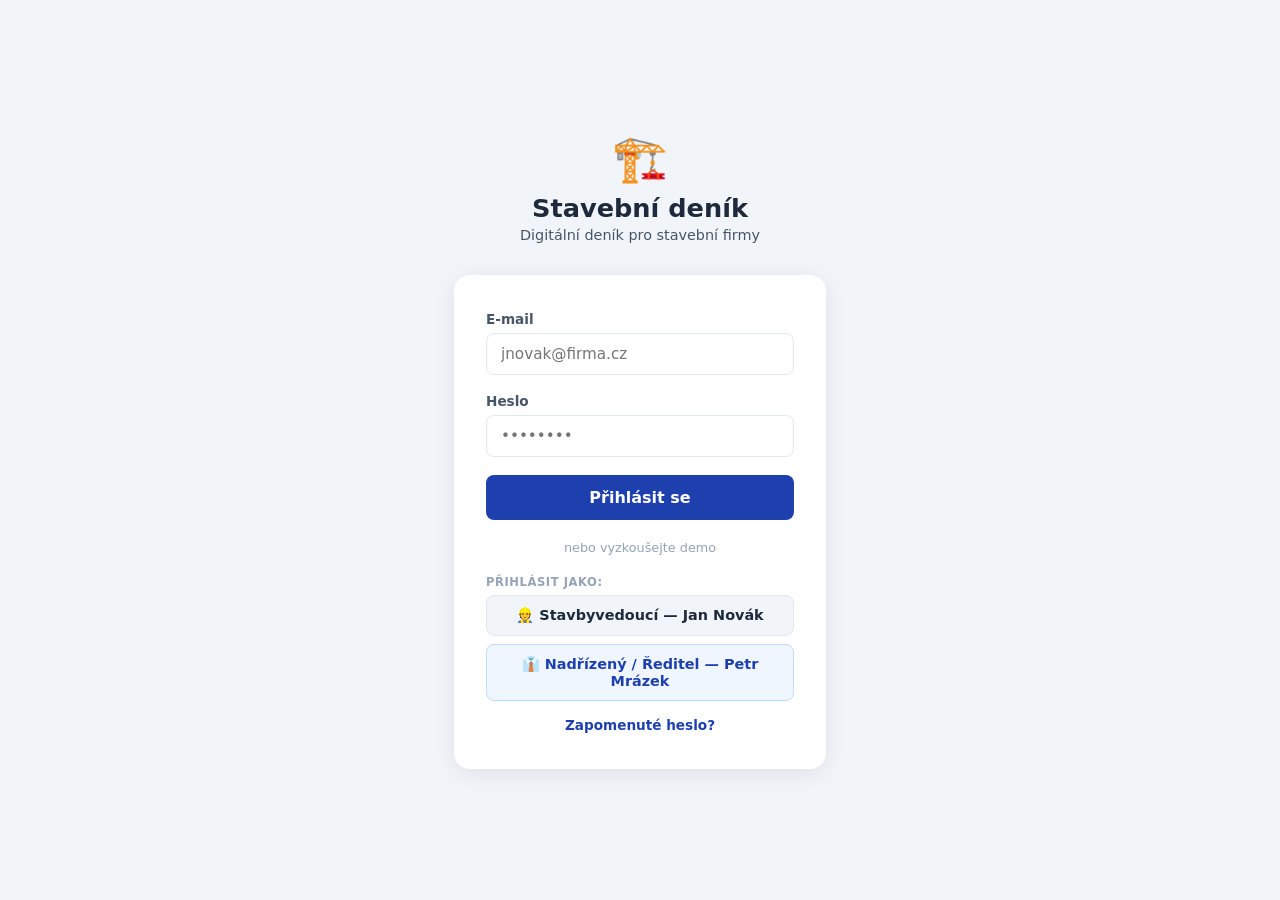
==== index.html @ 55eeec6a "Initial commit — Stavební deník demo Statická HTML aplikace s rolemi stavbyvedoucí a nadřízený: - Př" ====
<!DOCTYPE html>
<html lang="cs">
<head>
  <meta charset="UTF-8" />
  <meta name="viewport" content="width=device-width, initial-scale=1.0" />
  <title>Stavební deník – Přihlášení</title>
  <style>
    *, *::before, *::after { box-sizing: border-box; margin: 0; padding: 0; }
    :root {
      --blue:    #1e40af;
      --blue-d:  #1e3a8a;
      --blue-l:  #dbeafe;
      --orange:  #ea580c;
      --gray-50: #f8fafc;
      --gray-100:#f1f5f9;
      --gray-200:#e2e8f0;
      --gray-400:#94a3b8;
      --gray-600:#475569;
      --gray-800:#1e293b;
    }
    body { font-family: system-ui, sans-serif; background: var(--gray-100); min-height: 100vh; display: flex; align-items: center; justify-content: center; }
    .login-wrap { width: 100%; max-width: 420px; padding: 24px; }
    .logo-bar { text-align: center; margin-bottom: 32px; }
    .logo-bar .icon { font-size: 2.8rem; display: block; margin-bottom: 8px; }
    .logo-bar h1 { font-size: 1.6rem; font-weight: 800; color: var(--gray-800); }
    .logo-bar p { color: var(--gray-600); font-size: 0.9rem; margin-top: 4px; }
    .card { background: #fff; border-radius: 16px; padding: 36px 32px; box-shadow: 0 4px 24px rgba(0,0,0,0.08); }
    .field { margin-bottom: 18px; }
    .field label { display: block; font-size: 0.85rem; font-weight: 600; color: var(--gray-600); margin-bottom: 6px; }
    .field input { width: 100%; border: 1.5px solid var(--gray-200); border-radius: 8px; padding: 11px 14px; font-size: 0.95rem; font-family: inherit; outline: none; transition: border-color 0.15s; }
    .field input:focus { border-color: var(--blue); box-shadow: 0 0 0 3px rgba(30,64,175,0.1); }
    .btn { width: 100%; background: var(--blue); color: #fff; font-weight: 700; font-size: 1rem; padding: 13px; border: none; border-radius: 8px; cursor: pointer; font-family: inherit; transition: background 0.15s; }
    .btn:hover { background: var(--blue-d); }
    .forgot { text-align: center; margin-top: 16px; font-size: 0.85rem; color: var(--gray-600); }
    .forgot a { color: var(--blue); text-decoration: none; font-weight: 600; }
    .divider { text-align: center; color: var(--gray-400); font-size: 0.8rem; margin: 20px 0; }
    .demo-btn { width: 100%; background: var(--gray-100); color: var(--gray-800); font-weight: 600; font-size: 0.9rem; padding: 11px; border: 1.5px solid var(--gray-200); border-radius: 8px; cursor: pointer; font-family: inherit; transition: background 0.15s; margin-bottom: 8px; }
    .demo-btn:last-of-type { margin-bottom: 0; }
    .demo-btn:hover { background: var(--gray-200); }
    .demo-btn.mgr { background: #eff6ff; border-color: #bfdbfe; color: var(--blue); }
    .demo-btn.mgr:hover { background: #dbeafe; }
    .demo-label { font-size: 0.72rem; font-weight: 700; color: var(--gray-400); text-transform: uppercase; letter-spacing: 0.05em; margin-bottom: 6px; margin-top: 2px; }
  </style>
</head>
<body>
<div class="login-wrap">
  <div class="logo-bar">
    <span class="icon">🏗️</span>
    <h1>Stavební deník</h1>
    <p>Digitální deník pro stavební firmy</p>
  </div>
  <div class="card">
    <div class="field">
      <label>E-mail</label>
      <input type="email" placeholder="jnovak@firma.cz" />
    </div>
    <div class="field">
      <label>Heslo</label>
      <input type="password" placeholder="••••••••" />
    </div>
    <button class="btn" onclick="login()">Přihlásit se</button>
    <div class="divider">nebo vyzkoušejte demo</div>
    <div class="demo-label">Přihlásit jako:</div>
    <button class="demo-btn" onclick="window.location='dashboard.html'">👷 Stavbyvedoucí — Jan Novák</button>
    <button class="demo-btn mgr" onclick="window.location='dashboard-nadrizeny.html'">👔 Nadřízený / Ředitel — Petr Mrázek</button>
    <div class="forgot"><a href="#">Zapomenuté heslo?</a></div>
  </div>
</div>
<script>
  function login() {
    const email = document.querySelector('input[type=email]').value.toLowerCase();
    if (email.includes('mrazek') || email.includes('reditel') || email.includes('nadrizeny')) {
      window.location = 'dashboard-nadrizeny.html';
    } else {
      window.location = 'dashboard.html';
    }
  }
</script>
</body>
</html>
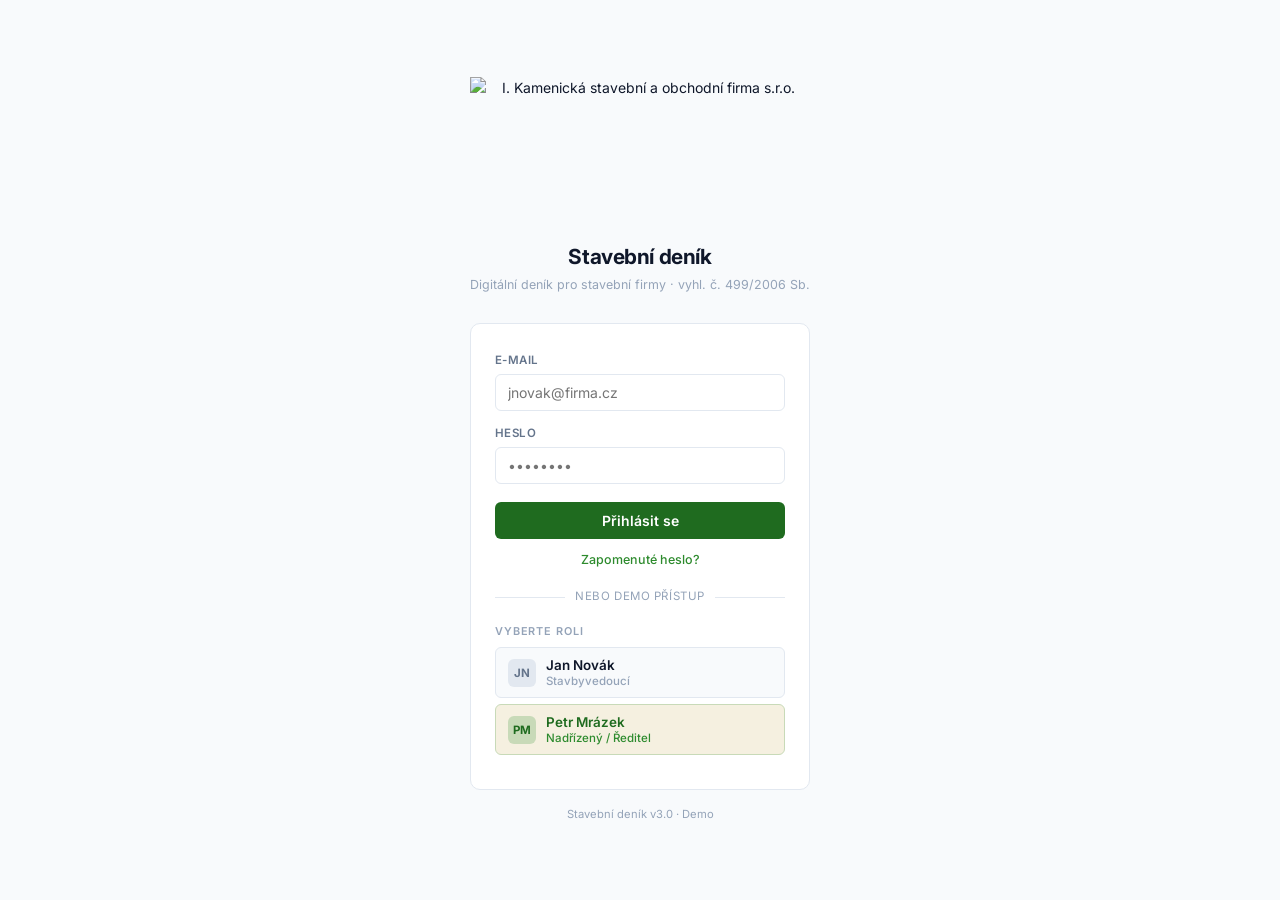
==== commit d2be740c: "Větší logo — topbar 72px, přihlášení 150px Co-Authored-By: Claude Sonnet 4.6 <noreply@anthropic.com>" ====
--- a/index.html
+++ b/index.html
@@ -2,54 +2,229 @@
 <html lang="cs">
 <head>
   <meta charset="UTF-8" />
+  <link rel="icon" type="image/jpeg" href="logo.jpg" />
   <meta name="viewport" content="width=device-width, initial-scale=1.0" />
   <title>Stavební deník – Přihlášení</title>
+  <link rel="stylesheet" href="style.css" />
   <style>
-    *, *::before, *::after { box-sizing: border-box; margin: 0; padding: 0; }
-    :root {
-      --blue:    #1e40af;
-      --blue-d:  #1e3a8a;
-      --blue-l:  #dbeafe;
-      --orange:  #ea580c;
-      --gray-50: #f8fafc;
-      --gray-100:#f1f5f9;
-      --gray-200:#e2e8f0;
-      --gray-400:#94a3b8;
-      --gray-600:#475569;
-      --gray-800:#1e293b;
-    }
-    body { font-family: system-ui, sans-serif; background: var(--gray-100); min-height: 100vh; display: flex; align-items: center; justify-content: center; }
-    .login-wrap { width: 100%; max-width: 420px; padding: 24px; }
-    .logo-bar { text-align: center; margin-bottom: 32px; }
-    .logo-bar .icon { font-size: 2.8rem; display: block; margin-bottom: 8px; }
-    .logo-bar h1 { font-size: 1.6rem; font-weight: 800; color: var(--gray-800); }
-    .logo-bar p { color: var(--gray-600); font-size: 0.9rem; margin-top: 4px; }
-    .card { background: #fff; border-radius: 16px; padding: 36px 32px; box-shadow: 0 4px 24px rgba(0,0,0,0.08); }
-    .field { margin-bottom: 18px; }
-    .field label { display: block; font-size: 0.85rem; font-weight: 600; color: var(--gray-600); margin-bottom: 6px; }
-    .field input { width: 100%; border: 1.5px solid var(--gray-200); border-radius: 8px; padding: 11px 14px; font-size: 0.95rem; font-family: inherit; outline: none; transition: border-color 0.15s; }
-    .field input:focus { border-color: var(--blue); box-shadow: 0 0 0 3px rgba(30,64,175,0.1); }
-    .btn { width: 100%; background: var(--blue); color: #fff; font-weight: 700; font-size: 1rem; padding: 13px; border: none; border-radius: 8px; cursor: pointer; font-family: inherit; transition: background 0.15s; }
-    .btn:hover { background: var(--blue-d); }
-    .forgot { text-align: center; margin-top: 16px; font-size: 0.85rem; color: var(--gray-600); }
-    .forgot a { color: var(--blue); text-decoration: none; font-weight: 600; }
-    .divider { text-align: center; color: var(--gray-400); font-size: 0.8rem; margin: 20px 0; }
-    .demo-btn { width: 100%; background: var(--gray-100); color: var(--gray-800); font-weight: 600; font-size: 0.9rem; padding: 11px; border: 1.5px solid var(--gray-200); border-radius: 8px; cursor: pointer; font-family: inherit; transition: background 0.15s; margin-bottom: 8px; }
-    .demo-btn:last-of-type { margin-bottom: 0; }
-    .demo-btn:hover { background: var(--gray-200); }
-    .demo-btn.mgr { background: #eff6ff; border-color: #bfdbfe; color: var(--blue); }
-    .demo-btn.mgr:hover { background: #dbeafe; }
-    .demo-label { font-size: 0.72rem; font-weight: 700; color: var(--gray-400); text-transform: uppercase; letter-spacing: 0.05em; margin-bottom: 6px; margin-top: 2px; }
+    body {
+      background: var(--bg);
+      min-height: 100vh;
+      display: flex;
+      align-items: center;
+      justify-content: center;
+    }
+
+    .login-wrap {
+      width: 100%;
+      max-width: 380px;
+      padding: 20px;
+    }
+
+    .logo-bar {
+      text-align: center;
+      margin-bottom: 28px;
+    }
+
+    .login-logo {
+      height: 150px;
+      width: auto;
+      display: block;
+      margin: 0 auto 14px;
+    }
+
+    .logo-bar h1 {
+      font-size: 1.3rem;
+      font-weight: 700;
+      color: var(--text);
+      letter-spacing: -0.02em;
+    }
+
+    .logo-bar p {
+      color: var(--subtle);
+      font-size: 0.78rem;
+      margin-top: 4px;
+    }
+
+    .login-card {
+      background: var(--surface);
+      border: 1px solid var(--border);
+      border-radius: 10px;
+      padding: 28px 24px;
+    }
+
+    .field {
+      margin-bottom: 14px;
+    }
+
+    .field label {
+      display: block;
+      font-size: 0.72rem;
+      font-weight: 600;
+      color: var(--muted);
+      text-transform: uppercase;
+      letter-spacing: 0.04em;
+      margin-bottom: 5px;
+    }
+
+    .field input {
+      width: 100%;
+      border: 1px solid var(--border);
+      border-radius: 6px;
+      padding: 9px 12px;
+      font-size: 0.875rem;
+      font-family: inherit;
+      outline: none;
+      color: var(--text);
+      transition: border-color 0.15s, box-shadow 0.15s;
+    }
+
+    .field input:focus {
+      border-color: var(--green);
+      box-shadow: 0 0 0 3px rgba(46,139,46,0.14);
+    }
+
+    .btn-login {
+      width: 100%;
+      background: var(--slate);
+      color: #fff;
+      font-weight: 600;
+      font-size: 0.875rem;
+      padding: 10px;
+      border: none;
+      border-radius: 6px;
+      cursor: pointer;
+      font-family: inherit;
+      transition: opacity 0.15s;
+      margin-top: 4px;
+    }
+
+    .btn-login:hover { opacity: 0.88; }
+
+    .forgot {
+      text-align: center;
+      margin-top: 12px;
+      font-size: 0.78rem;
+      color: var(--subtle);
+    }
+
+    .forgot a {
+      color: var(--green);
+      text-decoration: none;
+      font-weight: 500;
+    }
+
+    .divider {
+      text-align: center;
+      color: var(--subtle);
+      font-size: 0.72rem;
+      margin: 18px 0;
+      position: relative;
+    }
+
+    .divider::before {
+      content: '';
+      position: absolute;
+      top: 50%;
+      left: 0;
+      right: 0;
+      height: 1px;
+      background: var(--border);
+    }
+
+    .divider span {
+      position: relative;
+      background: var(--surface);
+      padding: 0 10px;
+      text-transform: uppercase;
+      letter-spacing: 0.05em;
+    }
+
+    .demo-section-label {
+      font-size: 0.68rem;
+      font-weight: 600;
+      color: var(--subtle);
+      text-transform: uppercase;
+      letter-spacing: 0.08em;
+      margin-bottom: 8px;
+    }
+
+    .demo-btn {
+      width: 100%;
+      background: var(--bg);
+      color: var(--text);
+      font-weight: 500;
+      font-size: 0.84rem;
+      padding: 9px 12px;
+      border: 1px solid var(--border);
+      border-radius: 6px;
+      cursor: pointer;
+      font-family: inherit;
+      transition: background 0.15s, border-color 0.15s;
+      margin-bottom: 6px;
+      text-align: left;
+      display: flex;
+      align-items: center;
+      gap: 10px;
+    }
+
+    .demo-btn:hover {
+      background: var(--surface);
+      border-color: var(--border-2);
+    }
+
+    .demo-btn.mgr {
+      background: var(--green-bg);
+      border-color: var(--green-b);
+      color: var(--green-d);
+    }
+
+    .demo-btn.mgr:hover {
+      background: #dcfce7;
+    }
+
+    .demo-role-icon {
+      width: 28px;
+      height: 28px;
+      border-radius: 6px;
+      background: var(--border);
+      display: flex;
+      align-items: center;
+      justify-content: center;
+      font-size: 0.72rem;
+      font-weight: 700;
+      color: var(--muted);
+      flex-shrink: 0;
+    }
+
+    .demo-btn.mgr .demo-role-icon {
+      background: var(--green-b);
+      color: var(--green-d);
+    }
+
+    .demo-btn-text { flex: 1; }
+    .demo-btn-name { font-weight: 600; font-size: 0.84rem; }
+    .demo-btn-role { font-size: 0.72rem; color: var(--subtle); margin-top: 1px; }
+    .demo-btn.mgr .demo-btn-role { color: var(--green); }
+
+    .version {
+      text-align: center;
+      margin-top: 16px;
+      font-size: 0.7rem;
+      color: var(--subtle);
+    }
   </style>
 </head>
 <body>
+
 <div class="login-wrap">
   <div class="logo-bar">
-    <span class="icon">🏗️</span>
+    <img src="logo.jpg" class="login-logo" alt="I. Kamenická stavební a obchodní firma s.r.o." />
     <h1>Stavební deník</h1>
-    <p>Digitální deník pro stavební firmy</p>
+    <p>Digitální deník pro stavební firmy · vyhl. č. 499/2006 Sb.</p>
   </div>
-  <div class="card">
+
+  <div class="login-card">
     <div class="field">
       <label>E-mail</label>
       <input type="email" placeholder="jnovak@firma.cz" />
@@ -58,14 +233,33 @@
       <label>Heslo</label>
       <input type="password" placeholder="••••••••" />
     </div>
-    <button class="btn" onclick="login()">Přihlásit se</button>
-    <div class="divider">nebo vyzkoušejte demo</div>
-    <div class="demo-label">Přihlásit jako:</div>
-    <button class="demo-btn" onclick="window.location='dashboard.html'">👷 Stavbyvedoucí — Jan Novák</button>
-    <button class="demo-btn mgr" onclick="window.location='dashboard-nadrizeny.html'">👔 Nadřízený / Ředitel — Petr Mrázek</button>
+    <button class="btn-login" onclick="login()">Přihlásit se</button>
     <div class="forgot"><a href="#">Zapomenuté heslo?</a></div>
+
+    <div class="divider"><span>nebo demo přístup</span></div>
+
+    <div class="demo-section-label">Vyberte roli</div>
+
+    <button class="demo-btn" onclick="window.location='dashboard.html'">
+      <div class="demo-role-icon">JN</div>
+      <div class="demo-btn-text">
+        <div class="demo-btn-name">Jan Novák</div>
+        <div class="demo-btn-role">Stavbyvedoucí</div>
+      </div>
+    </button>
+
+    <button class="demo-btn mgr" onclick="window.location='dashboard-nadrizeny.html'">
+      <div class="demo-role-icon">PM</div>
+      <div class="demo-btn-text">
+        <div class="demo-btn-name">Petr Mrázek</div>
+        <div class="demo-btn-role">Nadřízený / Ředitel</div>
+      </div>
+    </button>
   </div>
+
+  <div class="version">Stavební deník v3.0 · Demo</div>
 </div>
+
 <script>
   function login() {
     const email = document.querySelector('input[type=email]').value.toLowerCase();
--- a/style.css
+++ b/style.css
@@ -0,0 +1,628 @@
+/* ===== Stavební deník – Shared Design System ===== */
+@import url('https://fonts.googleapis.com/css2?family=Inter:wght@400;500;600;700;800&display=swap');
+
+*, *::before, *::after { box-sizing: border-box; margin: 0; padding: 0; }
+
+:root {
+  --bg:       #f8fafc;
+  --surface:  #ffffff;
+  --border:   #e2e8f0;
+  --border-2: #cbd5e1;
+  --text:     #0f172a;
+  --muted:    #64748b;
+  --subtle:   #94a3b8;
+  --green:    #2E8B2E;
+  --green-d:  #1F6B1F;
+  --green-bg: #F5F0E0;
+  --green-b:  #c8dab8;
+  --slate:    #1F6B1F;
+  --red:      #dc2626;
+  --red-bg:   #fef2f2;
+  --orange:   #ea580c;
+  --orange-bg:#fff7ed;
+  --yellow:   #d97706;
+  --yellow-bg:#fefce8;
+  --blue:     #2563eb;
+  --blue-bg:  #eff6ff;
+}
+
+body {
+  font-family: 'Inter', -apple-system, BlinkMacSystemFont, "Segoe UI", system-ui, sans-serif;
+  background: var(--bg);
+  color: var(--text);
+  font-size: 0.875rem;
+  line-height: 1.5;
+  -webkit-font-smoothing: antialiased;
+}
+
+/* ===== TOPBAR ===== */
+.topbar {
+  background: var(--green);
+  color: #fff;
+  padding: 0 24px;
+  height: 84px;
+  display: flex;
+  align-items: center;
+  justify-content: space-between;
+  position: sticky;
+  top: 0;
+  z-index: 100;
+  border-bottom: 1px solid rgba(255,255,255,0.06);
+}
+
+.topbar-logo {
+  display: flex;
+  align-items: center;
+  gap: 10px;
+  font-weight: 600;
+  font-size: 1rem;
+  text-decoration: none;
+  color: #fff !important;
+  letter-spacing: -0.01em;
+}
+
+.topbar-logo:hover { color: #fff !important; }
+
+.topbar-logo-mark {
+  width: 26px;
+  height: 26px;
+  background: var(--green);
+  border-radius: 6px;
+  display: flex;
+  align-items: center;
+  justify-content: center;
+  font-size: 0.7rem;
+  font-weight: 800;
+  color: #fff;
+  letter-spacing: 0;
+  flex-shrink: 0;
+}
+
+.topbar-logo-img {
+  height: 72px;
+  width: auto;
+  border-radius: 6px;
+  background: #fff;
+  padding: 4px 10px;
+  flex-shrink: 0;
+  display: block;
+}
+
+.topbar-right {
+  display: flex;
+  align-items: center;
+  gap: 12px;
+}
+
+.topbar-user {
+  display: flex;
+  align-items: center;
+  gap: 8px;
+  font-size: 0.84rem;
+  color: rgba(255,255,255,0.85);
+}
+
+.avatar-top {
+  width: 34px;
+  height: 34px;
+  border-radius: 50%;
+  background: rgba(0,0,0,0.2);
+  border: 2px solid rgba(255,255,255,0.25);
+  display: flex;
+  align-items: center;
+  justify-content: center;
+  font-weight: 700;
+  font-size: 0.72rem;
+  color: #fff;
+  flex-shrink: 0;
+}
+
+.topbar-btn {
+  background: rgba(255,255,255,0.1);
+  border: 1px solid rgba(255,255,255,0.2);
+  color: rgba(255,255,255,0.9);
+  padding: 7px 14px;
+  border-radius: 6px;
+  font-size: 0.82rem;
+  cursor: pointer;
+  font-family: inherit;
+  font-weight: 500;
+  transition: background 0.15s;
+}
+
+.topbar-btn:hover {
+  background: rgba(255,255,255,0.14);
+  color: #fff;
+}
+
+/* ===== LAYOUT ===== */
+.layout {
+  display: flex;
+  min-height: calc(100vh - 68px);
+}
+
+/* ===== SIDEBAR ===== */
+.sidebar {
+  width: 210px;
+  background: var(--surface);
+  border-right: 1px solid var(--border);
+  padding: 12px 0;
+  flex-shrink: 0;
+  overflow-y: auto;
+}
+
+.nav-section {
+  font-size: 0.62rem;
+  font-weight: 600;
+  color: var(--subtle);
+  text-transform: uppercase;
+  letter-spacing: 0.1em;
+  padding: 14px 16px 4px;
+}
+
+.nav-item {
+  display: flex;
+  align-items: center;
+  gap: 8px;
+  padding: 7px 16px;
+  font-size: 0.82rem;
+  font-weight: 500;
+  color: var(--muted);
+  cursor: pointer;
+  transition: background 0.1s, color 0.1s;
+  text-decoration: none;
+  border-right: 2px solid transparent;
+}
+
+.nav-item:hover {
+  background: var(--bg);
+  color: var(--text);
+}
+
+.nav-item.active {
+  background: var(--green-bg);
+  color: var(--green-d);
+  font-weight: 600;
+  border-right: 2px solid var(--green);
+}
+
+.nav-dot {
+  width: 5px;
+  height: 5px;
+  border-radius: 50%;
+  background: var(--border-2);
+  flex-shrink: 0;
+  margin-right: 2px;
+}
+
+.nav-item.active .nav-dot {
+  background: var(--green);
+}
+
+.nav-divider {
+  border: none;
+  border-top: 1px solid var(--border);
+  margin: 6px 0;
+}
+
+/* ===== MAIN CONTENT ===== */
+.main {
+  flex: 1;
+  padding: 24px 28px;
+  min-width: 0;
+}
+
+/* ===== PAGE TITLE ===== */
+.page-title {
+  font-size: 1.15rem;
+  font-weight: 700;
+  color: var(--green-d);
+  margin-bottom: 20px;
+  letter-spacing: -0.02em;
+}
+
+a { color: var(--green); }
+a:hover { color: var(--green-d); }
+
+/* ===== CARD / SURFACE ===== */
+.card {
+  background: var(--surface);
+  border: 1px solid var(--border);
+  border-radius: 10px;
+  overflow: hidden;
+  box-shadow: 0 1px 4px rgba(0,0,0,0.06);
+  transition: box-shadow 0.2s, transform 0.2s;
+}
+
+.card:hover {
+  box-shadow: 0 6px 20px rgba(0,0,0,0.10);
+  transform: translateY(-2px);
+}
+
+.card-header {
+  padding: 14px 18px;
+  border-bottom: 1px solid var(--border);
+  display: flex;
+  align-items: center;
+  justify-content: space-between;
+}
+
+.card-title {
+  font-size: 0.82rem;
+  font-weight: 600;
+  color: var(--muted);
+  text-transform: uppercase;
+  letter-spacing: 0.06em;
+}
+
+.card-body {
+  padding: 16px 18px;
+}
+
+/* ===== SETTINGS SECTION ===== */
+.settings-section {
+  background: var(--surface);
+  border: 1px solid var(--border);
+  border-radius: 8px;
+  padding: 20px;
+  margin-bottom: 14px;
+}
+
+.settings-title {
+  font-size: 0.75rem;
+  font-weight: 600;
+  color: var(--muted);
+  text-transform: uppercase;
+  letter-spacing: 0.08em;
+  margin-bottom: 16px;
+  padding-bottom: 10px;
+  border-bottom: 1px solid var(--border);
+  display: flex;
+  align-items: center;
+  gap: 6px;
+}
+
+/* ===== BADGES ===== */
+.badge {
+  display: inline-flex;
+  align-items: center;
+  font-size: 0.68rem;
+  font-weight: 500;
+  padding: 2px 7px;
+  border-radius: 4px;
+  line-height: 1.5;
+}
+
+.badge.green  { background: #d4edd4; color: #1F6B1F; }
+.badge.blue   { background: var(--blue-bg); color: #1e40af; }
+.badge.orange { background: #ffedd5; color: #9a3412; }
+.badge.red    { background: var(--red-bg); color: #991b1b; }
+.badge.gray   { background: var(--bg); color: var(--muted); border: 1px solid var(--border); }
+.badge.yellow { background: var(--yellow-bg); color: #92400e; }
+
+/* Status badges with dot */
+.status-badge {
+  display: inline-flex;
+  align-items: center;
+  gap: 5px;
+  font-size: 0.72rem;
+  font-weight: 500;
+  padding: 3px 8px;
+  border-radius: 4px;
+}
+
+.status-badge::before {
+  content: '';
+  width: 5px;
+  height: 5px;
+  border-radius: 50%;
+  flex-shrink: 0;
+}
+
+/* Probíhá – green */
+.status-badge.green  { background: #d4edd4; color: #1F6B1F; }
+.status-badge.green::before  { background: #2E8B2E; }
+/* Příprava – orange */
+.status-badge.blue   { background: #fff3e0; color: #c45c00; }
+.status-badge.blue::before   { background: #E8820C; }
+/* Pozastavené – red */
+.status-badge.orange { background: #fde8e8; color: #991b1b; }
+.status-badge.orange::before { background: #CC2222; }
+.status-badge.red    { background: #fde8e8; color: #991b1b; }
+.status-badge.red::before    { background: #CC2222; }
+/* Dokončeno – gray */
+.status-badge.gray   { background: #f1f5f9; color: #777777; border: 1px solid var(--border); }
+.status-badge.gray::before   { background: #777777; }
+
+/* ===== BUTTONS ===== */
+.btn-primary {
+  background: var(--green);
+  color: #fff;
+  border: none;
+  padding: 8px 16px;
+  border-radius: 6px;
+  font-weight: 600;
+  font-size: 0.82rem;
+  cursor: pointer;
+  font-family: inherit;
+  transition: background 0.15s;
+  display: inline-flex;
+  align-items: center;
+  gap: 6px;
+}
+
+.btn-primary:hover { background: var(--green-d); }
+
+.btn-secondary {
+  background: var(--surface);
+  color: var(--text);
+  border: 1px solid var(--border);
+  padding: 8px 16px;
+  border-radius: 6px;
+  font-weight: 500;
+  font-size: 0.82rem;
+  cursor: pointer;
+  font-family: inherit;
+  transition: background 0.15s, border-color 0.15s;
+  display: inline-flex;
+  align-items: center;
+  gap: 6px;
+}
+
+.btn-secondary:hover {
+  background: var(--bg);
+  border-color: var(--border-2);
+}
+
+.btn-danger {
+  background: var(--surface);
+  color: var(--red);
+  border: 1px solid #fecaca;
+  padding: 8px 16px;
+  border-radius: 6px;
+  font-weight: 500;
+  font-size: 0.82rem;
+  cursor: pointer;
+  font-family: inherit;
+  transition: background 0.15s;
+}
+
+.btn-danger:hover { background: var(--red-bg); }
+
+.btn-ghost {
+  background: transparent;
+  color: var(--muted);
+  border: none;
+  padding: 5px 10px;
+  border-radius: 5px;
+  font-size: 0.78rem;
+  cursor: pointer;
+  font-family: inherit;
+  transition: background 0.1s, color 0.1s;
+}
+
+.btn-ghost:hover {
+  background: var(--bg);
+  color: var(--text);
+}
+
+/* ===== FORM FIELDS ===== */
+.form-grid {
+  display: grid;
+  grid-template-columns: 1fr 1fr;
+  gap: 12px;
+}
+
+.form-field {}
+.form-field.full { grid-column: 1 / -1; }
+
+.form-field label {
+  font-size: 0.72rem;
+  font-weight: 600;
+  color: var(--muted);
+  display: block;
+  margin-bottom: 4px;
+  text-transform: uppercase;
+  letter-spacing: 0.04em;
+}
+
+.form-field input,
+.form-field select,
+.form-field textarea {
+  width: 100%;
+  border: 1px solid var(--border);
+  border-radius: 6px;
+  padding: 8px 10px;
+  font-size: 0.84rem;
+  font-family: inherit;
+  outline: none;
+  background: var(--surface);
+  color: var(--text);
+  transition: border-color 0.15s, box-shadow 0.15s;
+}
+
+.form-field input:focus,
+.form-field select:focus,
+.form-field textarea:focus {
+  border-color: var(--green);
+  box-shadow: 0 0 0 3px rgba(46,139,46,0.14);
+}
+
+/* ===== TOGGLE ===== */
+.toggle-row {
+  display: flex;
+  justify-content: space-between;
+  align-items: center;
+  padding: 11px 0;
+  border-bottom: 1px solid var(--border);
+}
+
+.toggle-row:last-child { border-bottom: none; }
+
+.toggle-label {
+  font-size: 0.84rem;
+  font-weight: 500;
+  color: var(--text);
+}
+
+.toggle-sub {
+  font-size: 0.74rem;
+  color: var(--subtle);
+  margin-top: 1px;
+}
+
+.toggle {
+  position: relative;
+  width: 38px;
+  height: 20px;
+  flex-shrink: 0;
+}
+
+.toggle input { opacity: 0; width: 0; height: 0; }
+
+.toggle-slider {
+  position: absolute;
+  inset: 0;
+  background: var(--border-2);
+  border-radius: 100px;
+  cursor: pointer;
+  transition: background 0.2s;
+}
+
+.toggle-slider::after {
+  content: '';
+  position: absolute;
+  left: 2px;
+  top: 2px;
+  width: 16px;
+  height: 16px;
+  background: #fff;
+  border-radius: 50%;
+  transition: transform 0.2s;
+  box-shadow: 0 1px 2px rgba(0,0,0,0.15);
+}
+
+.toggle input:checked + .toggle-slider { background: var(--green); }
+.toggle input:checked + .toggle-slider::after { transform: translateX(18px); }
+
+/* ===== TOAST ===== */
+.toast {
+  position: fixed;
+  bottom: 20px;
+  right: 20px;
+  background: var(--slate);
+  color: #fff;
+  padding: 10px 18px;
+  border-radius: 7px;
+  font-weight: 500;
+  font-size: 0.84rem;
+  box-shadow: 0 4px 12px rgba(0,0,0,0.15);
+  transform: translateY(70px);
+  transition: transform 0.25s cubic-bezier(0.34, 1.56, 0.64, 1);
+  z-index: 999;
+  border: 1px solid rgba(255,255,255,0.08);
+}
+
+.toast.show { transform: translateY(0); }
+
+/* ===== TABLE ===== */
+.data-table {
+  width: 100%;
+  border-collapse: collapse;
+  font-size: 0.82rem;
+}
+
+.data-table th {
+  text-align: left;
+  padding: 8px 12px;
+  font-size: 0.68rem;
+  font-weight: 600;
+  color: var(--subtle);
+  text-transform: uppercase;
+  letter-spacing: 0.06em;
+  border-bottom: 1px solid var(--border);
+  background: var(--bg);
+}
+
+.data-table td {
+  padding: 10px 12px;
+  border-bottom: 1px solid var(--border);
+  color: var(--text);
+  vertical-align: middle;
+}
+
+.data-table tr:last-child td { border-bottom: none; }
+
+.data-table tr:hover td { background: var(--bg); }
+
+/* ===== STAT ICON ===== */
+.stat-icon {
+  width: 40px;
+  height: 40px;
+  border-radius: 10px;
+  display: flex;
+  align-items: center;
+  justify-content: center;
+  margin-bottom: 12px;
+  flex-shrink: 0;
+}
+
+.stat-icon svg { width: 22px; height: 22px; }
+.stat-icon.green  { background: #d4edd4; color: #2E8B2E; }
+.stat-icon.blue   { background: #dbeafe; color: #1e40af; }
+.stat-icon.orange { background: #fff3e0; color: #E8820C; }
+.stat-icon.red    { background: #fde8e8; color: #CC2222; }
+.stat-icon.gray   { background: #f1f5f9; color: #777777; }
+
+/* ===== PROGRESS BAR (global) ===== */
+.progress-bar {
+  height: 6px;
+  background: var(--border);
+  border-radius: 100px;
+  overflow: hidden;
+}
+
+.progress-fill {
+  height: 100%;
+  border-radius: 100px;
+  background: linear-gradient(90deg, #2E8B2E, #4db84d);
+  transition: width 0.4s ease;
+}
+
+.progress-fill.done {
+  background: #adb5bd;
+}
+
+/* ===== GLOBAL STAT CARD ===== */
+.stat-card {
+  box-shadow: 0 1px 4px rgba(0,0,0,0.06);
+  transition: box-shadow 0.2s, transform 0.2s;
+}
+
+.stat-card:hover {
+  box-shadow: 0 6px 18px rgba(0,0,0,0.10);
+  transform: translateY(-2px);
+}
+
+/* ===== GLOBAL PROJECT CARD HOVER ===== */
+.stavba-card {
+  transition: box-shadow 0.2s ease, transform 0.2s ease, border-color 0.2s ease;
+}
+
+.stavba-card:hover {
+  box-shadow: 0 8px 28px rgba(0,0,0,0.13) !important;
+  transform: translateY(-3px) !important;
+  border-color: var(--green) !important;
+}
+
+/* ===== UTILITY ===== */
+.btn-row { display: flex; gap: 8px; margin-top: 16px; flex-wrap: wrap; }
+.text-muted { color: var(--muted); }
+.text-subtle { color: var(--subtle); }
+.text-sm { font-size: 0.78rem; }
+.text-xs { font-size: 0.7rem; }
+.fw-600 { font-weight: 600; }
+.mt-4 { margin-top: 4px; }
+.mt-8 { margin-top: 8px; }
+.mt-16 { margin-top: 16px; }
+.mb-16 { margin-bottom: 16px; }
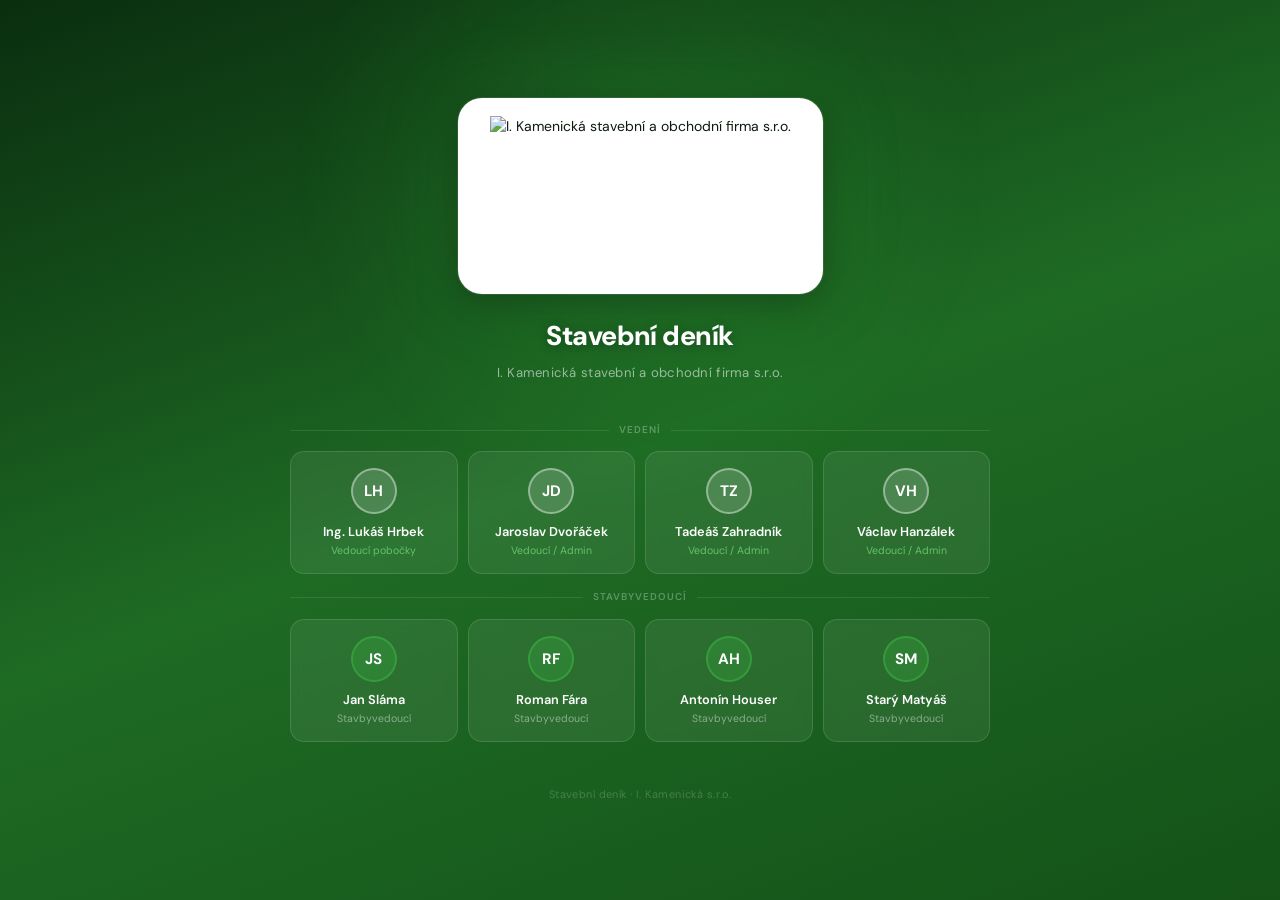
==== commit 44fee0cd: "Nadpis Vedení vycentrován stejně jako Stavbyvedoucí Co-Authored-By: Claude Sonnet 4.6 <noreply@anthr" ====
--- a/index.html
+++ b/index.html
@@ -8,267 +8,248 @@
   <link rel="stylesheet" href="style.css" />
   <style>
     body {
-      background: var(--bg);
+      background: linear-gradient(160deg, #0a2e0f 0%, #1e6b24 50%, #145218 100%);
       min-height: 100vh;
+      display: flex;
+      flex-direction: column;
+      align-items: center;
+      justify-content: center;
+      padding: 32px 20px;
+      position: relative;
+      overflow-x: hidden;
+    }
+
+    /* Jemný glow efekt v pozadí */
+    body::before {
+      content: '';
+      position: fixed;
+      top: -20%;
+      left: 50%;
+      transform: translateX(-50%);
+      width: 700px;
+      height: 700px;
+      background: radial-gradient(ellipse, rgba(60,184,67,0.18) 0%, transparent 70%);
+      pointer-events: none;
+    }
+
+    /* ---- LOGO SEKCE ---- */
+    .hero {
+      text-align: center;
+      margin-bottom: 36px;
+      position: relative;
+    }
+
+    .logo-wrap {
+      display: inline-block;
+      background: #fff;
+      border-radius: 24px;
+      padding: 18px 32px;
+      box-shadow:
+        0 0 0 1px rgba(255,255,255,0.1),
+        0 8px 40px rgba(0,0,0,0.35),
+        0 0 80px rgba(60,184,67,0.2);
+      margin-bottom: 22px;
+    }
+
+    .logo-wrap img {
+      height: 160px;
+      width: auto;
+      display: block;
+    }
+
+    .hero h1 {
+      font-family: 'DM Sans', sans-serif;
+      font-size: 1.7rem;
+      font-weight: 800;
+      color: #fff;
+      letter-spacing: -0.02em;
+      margin-bottom: 6px;
+      text-shadow: 0 2px 12px rgba(0,0,0,0.3);
+    }
+
+    .hero p {
+      font-size: 0.82rem;
+      color: rgba(255,255,255,0.55);
+      letter-spacing: 0.02em;
+    }
+
+    /* ---- PROFILY ---- */
+    .profiles-wrap {
+      width: 100%;
+      max-width: 700px;
+      position: relative;
+    }
+
+    .section-label {
+      font-size: 0.65rem;
+      font-weight: 700;
+      color: rgba(255,255,255,0.4);
+      text-transform: uppercase;
+      letter-spacing: 0.14em;
+      margin-bottom: 10px;
+      padding-left: 2px;
+    }
+
+    .user-grid {
+      display: grid;
+      grid-template-columns: repeat(auto-fill, minmax(148px, 1fr));
+      gap: 10px;
+      margin-bottom: 16px;
+    }
+
+    .user-btn {
+      background: rgba(255,255,255,0.07);
+      border: 1px solid rgba(255,255,255,0.12);
+      border-radius: 14px;
+      padding: 16px 10px;
+      cursor: pointer;
+      font-family: inherit;
+      text-align: center;
+      transition: all 0.2s ease;
+      backdrop-filter: blur(6px);
+    }
+
+    .user-btn:hover {
+      background: rgba(255,255,255,0.14);
+      border-color: rgba(60,184,67,0.6);
+      transform: translateY(-3px);
+      box-shadow: 0 8px 24px rgba(0,0,0,0.25), 0 0 0 1px rgba(60,184,67,0.3);
+    }
+
+    .u-avatar {
+      width: 46px;
+      height: 46px;
+      border-radius: 50%;
+      background: rgba(60,184,67,0.25);
+      border: 2px solid rgba(60,184,67,0.5);
+      color: #fff;
+      font-weight: 700;
+      font-size: 0.95rem;
       display: flex;
       align-items: center;
       justify-content: center;
-    }
-
-    .login-wrap {
-      width: 100%;
-      max-width: 380px;
-      padding: 20px;
-    }
-
-    .logo-bar {
-      text-align: center;
-      margin-bottom: 28px;
-    }
-
-    .login-logo {
-      height: 150px;
-      width: auto;
-      display: block;
-      margin: 0 auto 14px;
-    }
-
-    .logo-bar h1 {
-      font-size: 1.3rem;
-      font-weight: 700;
-      color: var(--text);
-      letter-spacing: -0.02em;
-    }
-
-    .logo-bar p {
-      color: var(--subtle);
-      font-size: 0.78rem;
-      margin-top: 4px;
-    }
-
-    .login-card {
-      background: var(--surface);
-      border: 1px solid var(--border);
-      border-radius: 10px;
-      padding: 28px 24px;
-    }
-
-    .field {
-      margin-bottom: 14px;
-    }
-
-    .field label {
-      display: block;
-      font-size: 0.72rem;
+      margin: 0 auto 10px;
+    }
+
+    .user-btn.admin .u-avatar {
+      background: rgba(255,255,255,0.15);
+      border-color: rgba(255,255,255,0.4);
+    }
+
+    .u-name {
+      font-size: 0.8rem;
       font-weight: 600;
-      color: var(--muted);
-      text-transform: uppercase;
-      letter-spacing: 0.04em;
-      margin-bottom: 5px;
-    }
-
-    .field input {
-      width: 100%;
-      border: 1px solid var(--border);
-      border-radius: 6px;
-      padding: 9px 12px;
-      font-size: 0.875rem;
-      font-family: inherit;
-      outline: none;
-      color: var(--text);
-      transition: border-color 0.15s, box-shadow 0.15s;
-    }
-
-    .field input:focus {
-      border-color: var(--green);
-      box-shadow: 0 0 0 3px rgba(46,139,46,0.14);
-    }
-
-    .btn-login {
-      width: 100%;
-      background: var(--slate);
       color: #fff;
-      font-weight: 600;
-      font-size: 0.875rem;
-      padding: 10px;
-      border: none;
-      border-radius: 6px;
-      cursor: pointer;
-      font-family: inherit;
-      transition: opacity 0.15s;
-      margin-top: 4px;
-    }
-
-    .btn-login:hover { opacity: 0.88; }
-
-    .forgot {
-      text-align: center;
-      margin-top: 12px;
-      font-size: 0.78rem;
-      color: var(--subtle);
-    }
-
-    .forgot a {
-      color: var(--green);
-      text-decoration: none;
-      font-weight: 500;
+      line-height: 1.3;
+    }
+
+    .u-role {
+      font-size: 0.66rem;
+      color: rgba(255,255,255,0.45);
+      margin-top: 3px;
+    }
+
+    .user-btn.admin .u-role {
+      color: rgba(109,209,116,0.85);
     }
 
     .divider {
-      text-align: center;
-      color: var(--subtle);
-      font-size: 0.72rem;
-      margin: 18px 0;
-      position: relative;
-    }
-
-    .divider::before {
-      content: '';
-      position: absolute;
-      top: 50%;
-      left: 0;
-      right: 0;
-      height: 1px;
-      background: var(--border);
-    }
-
-    .divider span {
-      position: relative;
-      background: var(--surface);
-      padding: 0 10px;
-      text-transform: uppercase;
-      letter-spacing: 0.05em;
-    }
-
-    .demo-section-label {
-      font-size: 0.68rem;
-      font-weight: 600;
-      color: var(--subtle);
-      text-transform: uppercase;
-      letter-spacing: 0.08em;
-      margin-bottom: 8px;
-    }
-
-    .demo-btn {
-      width: 100%;
-      background: var(--bg);
-      color: var(--text);
-      font-weight: 500;
-      font-size: 0.84rem;
-      padding: 9px 12px;
-      border: 1px solid var(--border);
-      border-radius: 6px;
-      cursor: pointer;
-      font-family: inherit;
-      transition: background 0.15s, border-color 0.15s;
-      margin-bottom: 6px;
-      text-align: left;
       display: flex;
       align-items: center;
       gap: 10px;
-    }
-
-    .demo-btn:hover {
-      background: var(--surface);
-      border-color: var(--border-2);
-    }
-
-    .demo-btn.mgr {
-      background: var(--green-bg);
-      border-color: var(--green-b);
-      color: var(--green-d);
-    }
-
-    .demo-btn.mgr:hover {
-      background: #dcfce7;
-    }
-
-    .demo-role-icon {
-      width: 28px;
-      height: 28px;
-      border-radius: 6px;
-      background: var(--border);
-      display: flex;
-      align-items: center;
-      justify-content: center;
-      font-size: 0.72rem;
-      font-weight: 700;
-      color: var(--muted);
-      flex-shrink: 0;
-    }
-
-    .demo-btn.mgr .demo-role-icon {
-      background: var(--green-b);
-      color: var(--green-d);
-    }
-
-    .demo-btn-text { flex: 1; }
-    .demo-btn-name { font-weight: 600; font-size: 0.84rem; }
-    .demo-btn-role { font-size: 0.72rem; color: var(--subtle); margin-top: 1px; }
-    .demo-btn.mgr .demo-btn-role { color: var(--green); }
+      margin: 4px 0 14px;
+    }
+
+    .divider::before,
+    .divider::after {
+      content: '';
+      flex: 1;
+      height: 1px;
+      background: rgba(255,255,255,0.1);
+    }
+
+    .divider span {
+      font-size: 0.62rem;
+      font-weight: 600;
+      color: rgba(255,255,255,0.3);
+      text-transform: uppercase;
+      letter-spacing: 0.1em;
+      white-space: nowrap;
+    }
 
     .version {
-      text-align: center;
-      margin-top: 16px;
-      font-size: 0.7rem;
-      color: var(--subtle);
+      margin-top: 28px;
+      font-size: 0.68rem;
+      color: rgba(255,255,255,0.2);
+      letter-spacing: 0.04em;
     }
   </style>
 </head>
 <body>
 
-<div class="login-wrap">
-  <div class="logo-bar">
-    <img src="logo.jpg" class="login-logo" alt="I. Kamenická stavební a obchodní firma s.r.o." />
-    <h1>Stavební deník</h1>
-    <p>Digitální deník pro stavební firmy · vyhl. č. 499/2006 Sb.</p>
+<!-- HERO -->
+<div class="hero">
+  <div class="logo-wrap">
+    <img src="logo.jpg" alt="I. Kamenická stavební a obchodní firma s.r.o." />
   </div>
-
-  <div class="login-card">
-    <div class="field">
-      <label>E-mail</label>
-      <input type="email" placeholder="jnovak@firma.cz" />
-    </div>
-    <div class="field">
-      <label>Heslo</label>
-      <input type="password" placeholder="••••••••" />
-    </div>
-    <button class="btn-login" onclick="login()">Přihlásit se</button>
-    <div class="forgot"><a href="#">Zapomenuté heslo?</a></div>
-
-    <div class="divider"><span>nebo demo přístup</span></div>
-
-    <div class="demo-section-label">Vyberte roli</div>
-
-    <button class="demo-btn" onclick="window.location='dashboard.html'">
-      <div class="demo-role-icon">JN</div>
-      <div class="demo-btn-text">
-        <div class="demo-btn-name">Jan Novák</div>
-        <div class="demo-btn-role">Stavbyvedoucí</div>
-      </div>
-    </button>
-
-    <button class="demo-btn mgr" onclick="window.location='dashboard-nadrizeny.html'">
-      <div class="demo-role-icon">PM</div>
-      <div class="demo-btn-text">
-        <div class="demo-btn-name">Petr Mrázek</div>
-        <div class="demo-btn-role">Nadřízený / Ředitel</div>
-      </div>
-    </button>
-  </div>
-
-  <div class="version">Stavební deník v3.0 · Demo</div>
+  <h1>Stavební deník</h1>
+  <p>I. Kamenická stavební a obchodní firma s.r.o.</p>
 </div>
 
+<!-- PROFILY -->
+<div class="profiles-wrap">
+  <div class="divider"><span>vedení</span></div>
+  <div class="user-grid" id="grid-admin"></div>
+
+  <div class="divider"><span>stavbyvedoucí</span></div>
+
+  <div class="user-grid" id="grid-users"></div>
+</div>
+
+<div class="version">Stavební deník · I. Kamenická s.r.o.</div>
+
 <script>
-  function login() {
-    const email = document.querySelector('input[type=email]').value.toLowerCase();
-    if (email.includes('mrazek') || email.includes('reditel') || email.includes('nadrizeny')) {
-      window.location = 'dashboard-nadrizeny.html';
-    } else {
-      window.location = 'dashboard.html';
-    }
+  const USERS = [
+    { name: 'Ing. Lukáš Hrbek',   role: 'admin', title: 'Vedoucí pobočky'  },
+    { name: 'Jaroslav Dvořáček',  role: 'admin', title: 'Vedoucí / Admin'   },
+    { name: 'Tadeáš Zahradník',   role: 'admin', title: 'Vedoucí / Admin'   },
+    { name: 'Václav Hanzálek',    role: 'admin', title: 'Vedoucí / Admin'   },
+    { name: 'Jan Sláma',          role: 'user',  title: 'Stavbyvedoucí'     },
+    { name: 'Roman Fára',         role: 'user',  title: 'Stavbyvedoucí'     },
+    { name: 'Antonín Houser',     role: 'user',  title: 'Stavbyvedoucí'     },
+    { name: 'Starý Matyáš',       role: 'user',  title: 'Stavbyvedoucí'     },
+  ];
+
+  function initials(name) {
+    return name.replace(/Ing\.\s*/, '').split(' ').map(w => w[0]).slice(0, 2).join('').toUpperCase();
   }
+
+  function buildGrid() {
+    const admins = USERS.filter(u => u.role === 'admin');
+    const users  = USERS.filter(u => u.role === 'user');
+
+    document.getElementById('grid-admin').innerHTML = admins.map(u => `
+      <button class="user-btn admin" onclick="login('${u.name}', '${u.role}')">
+        <div class="u-avatar">${initials(u.name)}</div>
+        <div class="u-name">${u.name}</div>
+        <div class="u-role">${u.title}</div>
+      </button>`).join('');
+
+    document.getElementById('grid-users').innerHTML = users.map(u => `
+      <button class="user-btn" onclick="login('${u.name}', '${u.role}')">
+        <div class="u-avatar">${initials(u.name)}</div>
+        <div class="u-name">${u.name}</div>
+        <div class="u-role">${u.title}</div>
+      </button>`).join('');
+  }
+
+  function login(name, role) {
+    const user = USERS.find(u => u.name === name);
+    localStorage.setItem('sd_user', JSON.stringify(user));
+    window.location = role === 'admin' ? 'dashboard-nadrizeny.html' : 'dashboard.html';
+  }
+
+  buildGrid();
 </script>
 </body>
 </html>
--- a/style.css
+++ b/style.css
@@ -1,33 +1,42 @@
 /* ===== Stavební deník – Shared Design System ===== */
-@import url('https://fonts.googleapis.com/css2?family=Inter:wght@400;500;600;700;800&display=swap');
+@import url('https://fonts.googleapis.com/css2?family=DM+Sans:ital,opsz,wght@0,9..40,400;0,9..40,500;0,9..40,600;0,9..40,700;0,9..40,800;1,9..40,400&family=DM+Serif+Display&display=swap');
 
 *, *::before, *::after { box-sizing: border-box; margin: 0; padding: 0; }
 
 :root {
-  --bg:       #f8fafc;
-  --surface:  #ffffff;
-  --border:   #e2e8f0;
-  --border-2: #cbd5e1;
-  --text:     #0f172a;
-  --muted:    #64748b;
-  --subtle:   #94a3b8;
-  --green:    #2E8B2E;
-  --green-d:  #1F6B1F;
-  --green-bg: #F5F0E0;
-  --green-b:  #c8dab8;
-  --slate:    #1F6B1F;
-  --red:      #dc2626;
-  --red-bg:   #fef2f2;
-  --orange:   #ea580c;
-  --orange-bg:#fff7ed;
-  --yellow:   #d97706;
-  --yellow-bg:#fefce8;
-  --blue:     #2563eb;
-  --blue-bg:  #eff6ff;
+  --primary:        #3cb843;
+  --primary-dark:   #2a8a30;
+  --primary-darker: #1e6b24;
+  --primary-light:  #6dd174;
+  --primary-pale:   #e8f8e9;
+  --bg:             #f5fdf5;
+  --card:           #ffffff;
+  --text:           #0d1a0e;
+  --muted:          #5a7a5c;
+  --danger:         #e53e3e;
+  --warning:        #dd6b20;
+  /* backward compat aliases */
+  --surface:        #ffffff;
+  --border:         #d1e8d2;
+  --border-2:       #b0d4b2;
+  --subtle:         #7a9a7c;
+  --green:          #3cb843;
+  --green-d:        #2a8a30;
+  --green-bg:       #e8f8e9;
+  --green-b:        #b8ddb9;
+  --slate:          #1e6b24;
+  --red:            #e53e3e;
+  --red-bg:         #fff5f5;
+  --orange:         #dd6b20;
+  --orange-bg:      #fff7ed;
+  --yellow:         #d97706;
+  --yellow-bg:      #fefce8;
+  --blue:           #2563eb;
+  --blue-bg:        #eff6ff;
 }
 
 body {
-  font-family: 'Inter', -apple-system, BlinkMacSystemFont, "Segoe UI", system-ui, sans-serif;
+  font-family: 'DM Sans', -apple-system, BlinkMacSystemFont, sans-serif;
   background: var(--bg);
   color: var(--text);
   font-size: 0.875rem;
@@ -37,7 +46,7 @@
 
 /* ===== TOPBAR ===== */
 .topbar {
-  background: var(--green);
+  background: linear-gradient(135deg, #1e6b24, #3cb843);
   color: #fff;
   padding: 0 24px;
   height: 84px;
@@ -47,7 +56,7 @@
   position: sticky;
   top: 0;
   z-index: 100;
-  border-bottom: 1px solid rgba(255,255,255,0.06);
+  box-shadow: 0 2px 12px rgba(30,107,36,0.35);
 }
 
 .topbar-logo {
@@ -66,7 +75,7 @@
 .topbar-logo-mark {
   width: 26px;
   height: 26px;
-  background: var(--green);
+  background: rgba(255,255,255,0.2);
   border-radius: 6px;
   display: flex;
   align-items: center;
@@ -79,11 +88,11 @@
 }
 
 .topbar-logo-img {
-  height: 72px;
+  height: 78px;
   width: auto;
-  border-radius: 6px;
+  border-radius: 4px;
   background: #fff;
-  padding: 4px 10px;
+  padding: 2px 4px;
   flex-shrink: 0;
   display: block;
 }
@@ -118,43 +127,44 @@
 }
 
 .topbar-btn {
-  background: rgba(255,255,255,0.1);
-  border: 1px solid rgba(255,255,255,0.2);
+  background: rgba(255,255,255,0.12);
+  border: 1px solid rgba(255,255,255,0.25);
   color: rgba(255,255,255,0.9);
   padding: 7px 14px;
-  border-radius: 6px;
+  border-radius: 8px;
   font-size: 0.82rem;
   cursor: pointer;
   font-family: inherit;
   font-weight: 500;
-  transition: background 0.15s;
+  transition: all 0.2s ease;
 }
 
 .topbar-btn:hover {
-  background: rgba(255,255,255,0.14);
+  background: rgba(255,255,255,0.2);
   color: #fff;
 }
 
 /* ===== LAYOUT ===== */
 .layout {
   display: flex;
-  min-height: calc(100vh - 68px);
+  min-height: calc(100vh - 84px);
 }
 
 /* ===== SIDEBAR ===== */
 .sidebar {
   width: 210px;
-  background: var(--surface);
-  border-right: 1px solid var(--border);
+  background: #1e6b24;
+  border-right: none;
   padding: 12px 0;
   flex-shrink: 0;
   overflow-y: auto;
+  box-shadow: 2px 0 8px rgba(0,0,0,0.15);
 }
 
 .nav-section {
   font-size: 0.62rem;
   font-weight: 600;
-  color: var(--subtle);
+  color: rgba(255,255,255,0.4);
   text-transform: uppercase;
   letter-spacing: 0.1em;
   padding: 14px 16px 4px;
@@ -164,44 +174,43 @@
   display: flex;
   align-items: center;
   gap: 8px;
-  padding: 7px 16px;
+  padding: 8px 16px;
   font-size: 0.82rem;
   font-weight: 500;
-  color: var(--muted);
+  color: rgba(255,255,255,0.72);
   cursor: pointer;
-  transition: background 0.1s, color 0.1s;
+  transition: all 0.15s ease;
   text-decoration: none;
-  border-right: 2px solid transparent;
+  border-left: 3px solid transparent;
 }
 
 .nav-item:hover {
-  background: var(--bg);
-  color: var(--text);
+  background: rgba(255,255,255,0.08);
+  color: #fff;
 }
 
 .nav-item.active {
-  background: var(--green-bg);
-  color: var(--green-d);
-  font-weight: 600;
-  border-right: 2px solid var(--green);
+  background: rgba(60,184,67,0.2);
+  color: #fff;
+  font-weight: 600;
+  border-left: 3px solid #3cb843;
 }
 
 .nav-dot {
   width: 5px;
   height: 5px;
   border-radius: 50%;
-  background: var(--border-2);
+  background: currentColor;
+  opacity: 0.45;
   flex-shrink: 0;
   margin-right: 2px;
 }
 
-.nav-item.active .nav-dot {
-  background: var(--green);
-}
+.nav-item.active .nav-dot { opacity: 1; }
 
 .nav-divider {
   border: none;
-  border-top: 1px solid var(--border);
+  border-top: 1px solid rgba(255,255,255,0.1);
   margin: 6px 0;
 }
 
@@ -214,10 +223,9 @@
 
 /* ===== PAGE TITLE ===== */
 .page-title {
-  font-size: 1.15rem;
+  font-size: 1.35rem;
   font-weight: 700;
-  color: var(--green-d);
-  margin-bottom: 20px;
+  color: var(--text);
   letter-spacing: -0.02em;
 }
 
@@ -226,17 +234,17 @@
 
 /* ===== CARD / SURFACE ===== */
 .card {
-  background: var(--surface);
+  background: var(--card);
   border: 1px solid var(--border);
-  border-radius: 10px;
+  border-radius: 16px;
   overflow: hidden;
-  box-shadow: 0 1px 4px rgba(0,0,0,0.06);
-  transition: box-shadow 0.2s, transform 0.2s;
+  box-shadow: 0 2px 16px rgba(0,0,0,0.06);
+  transition: all 0.2s ease;
 }
 
 .card:hover {
-  box-shadow: 0 6px 20px rgba(0,0,0,0.10);
-  transform: translateY(-2px);
+  box-shadow: 0 8px 28px rgba(0,0,0,0.10);
+  transform: translateY(-3px);
 }
 
 .card-header {
@@ -261,9 +269,9 @@
 
 /* ===== SETTINGS SECTION ===== */
 .settings-section {
-  background: var(--surface);
+  background: var(--card);
   border: 1px solid var(--border);
-  border-radius: 8px;
+  border-radius: 12px;
   padding: 20px;
   margin-bottom: 14px;
 }
@@ -289,26 +297,28 @@
   font-size: 0.68rem;
   font-weight: 500;
   padding: 2px 7px;
-  border-radius: 4px;
+  border-radius: 99px;
   line-height: 1.5;
 }
 
-.badge.green  { background: #d4edd4; color: #1F6B1F; }
+.badge.green  { background: #dcfce7; color: #166534; }
 .badge.blue   { background: var(--blue-bg); color: #1e40af; }
 .badge.orange { background: #ffedd5; color: #9a3412; }
 .badge.red    { background: var(--red-bg); color: #991b1b; }
-.badge.gray   { background: var(--bg); color: var(--muted); border: 1px solid var(--border); }
+.badge.gray   { background: #f1f5f9; color: #475569; border: 1px solid var(--border); }
 .badge.yellow { background: var(--yellow-bg); color: #92400e; }
 
-/* Status badges with dot */
+/* Status badges */
 .status-badge {
   display: inline-flex;
   align-items: center;
   gap: 5px;
-  font-size: 0.72rem;
-  font-weight: 500;
-  padding: 3px 8px;
-  border-radius: 4px;
+  font-size: 0.7rem;
+  font-weight: 600;
+  padding: 3px 10px;
+  border-radius: 99px;
+  white-space: nowrap;
+  flex-shrink: 0;
 }
 
 .status-badge::before {
@@ -319,51 +329,52 @@
   flex-shrink: 0;
 }
 
-/* Probíhá – green */
-.status-badge.green  { background: #d4edd4; color: #1F6B1F; }
-.status-badge.green::before  { background: #2E8B2E; }
-/* Příprava – orange */
-.status-badge.blue   { background: #fff3e0; color: #c45c00; }
-.status-badge.blue::before   { background: #E8820C; }
-/* Pozastavené – red */
-.status-badge.orange { background: #fde8e8; color: #991b1b; }
-.status-badge.orange::before { background: #CC2222; }
-.status-badge.red    { background: #fde8e8; color: #991b1b; }
-.status-badge.red::before    { background: #CC2222; }
-/* Dokončeno – gray */
-.status-badge.gray   { background: #f1f5f9; color: #777777; border: 1px solid var(--border); }
-.status-badge.gray::before   { background: #777777; }
+.status-badge.green  { background: #dcfce7; color: #166534; }
+.status-badge.green::before  { background: #3cb843; }
+.status-badge.blue   { background: #ffedd5; color: #9a3412; }
+.status-badge.blue::before   { background: #dd6b20; }
+.status-badge.orange { background: #ffedd5; color: #9a3412; }
+.status-badge.orange::before { background: #dd6b20; }
+.status-badge.red    { background: #fff5f5; color: #991b1b; }
+.status-badge.red::before    { background: #e53e3e; }
+.status-badge.gray   { background: #f1f5f9; color: #475569; }
+.status-badge.gray::before   { background: #94a3b8; }
 
 /* ===== BUTTONS ===== */
 .btn-primary {
-  background: var(--green);
+  background: #3cb843;
   color: #fff;
   border: none;
-  padding: 8px 16px;
-  border-radius: 6px;
-  font-weight: 600;
-  font-size: 0.82rem;
+  padding: 10px 18px;
+  border-radius: 10px;
+  font-weight: 700;
+  font-size: 0.875rem;
   cursor: pointer;
   font-family: inherit;
-  transition: background 0.15s;
+  box-shadow: 0 4px 14px rgba(60,184,67,0.4);
+  transition: all 0.2s ease;
   display: inline-flex;
   align-items: center;
   gap: 6px;
 }
 
-.btn-primary:hover { background: var(--green-d); }
+.btn-primary:hover {
+  filter: brightness(1.08);
+  box-shadow: 0 6px 20px rgba(60,184,67,0.5);
+  transform: translateY(-1px);
+}
 
 .btn-secondary {
-  background: var(--surface);
+  background: var(--card);
   color: var(--text);
   border: 1px solid var(--border);
   padding: 8px 16px;
-  border-radius: 6px;
+  border-radius: 10px;
   font-weight: 500;
   font-size: 0.82rem;
   cursor: pointer;
   font-family: inherit;
-  transition: background 0.15s, border-color 0.15s;
+  transition: all 0.2s ease;
   display: inline-flex;
   align-items: center;
   gap: 6px;
@@ -375,11 +386,11 @@
 }
 
 .btn-danger {
-  background: var(--surface);
-  color: var(--red);
+  background: var(--card);
+  color: var(--danger);
   border: 1px solid #fecaca;
   padding: 8px 16px;
-  border-radius: 6px;
+  border-radius: 10px;
   font-weight: 500;
   font-size: 0.82rem;
   cursor: pointer;
@@ -394,15 +405,15 @@
   color: var(--muted);
   border: none;
   padding: 5px 10px;
-  border-radius: 5px;
+  border-radius: 8px;
   font-size: 0.78rem;
   cursor: pointer;
   font-family: inherit;
-  transition: background 0.1s, color 0.1s;
+  transition: all 0.15s ease;
 }
 
 .btn-ghost:hover {
-  background: var(--bg);
+  background: var(--primary-pale);
   color: var(--text);
 }
 
@@ -431,12 +442,12 @@
 .form-field textarea {
   width: 100%;
   border: 1px solid var(--border);
-  border-radius: 6px;
+  border-radius: 8px;
   padding: 8px 10px;
   font-size: 0.84rem;
   font-family: inherit;
   outline: none;
-  background: var(--surface);
+  background: var(--card);
   color: var(--text);
   transition: border-color 0.15s, box-shadow 0.15s;
 }
@@ -444,8 +455,8 @@
 .form-field input:focus,
 .form-field select:focus,
 .form-field textarea:focus {
-  border-color: var(--green);
-  box-shadow: 0 0 0 3px rgba(46,139,46,0.14);
+  border-color: var(--primary);
+  box-shadow: 0 0 0 3px rgba(60,184,67,0.15);
 }
 
 /* ===== TOGGLE ===== */
@@ -502,7 +513,7 @@
   box-shadow: 0 1px 2px rgba(0,0,0,0.15);
 }
 
-.toggle input:checked + .toggle-slider { background: var(--green); }
+.toggle input:checked + .toggle-slider { background: var(--primary); }
 .toggle input:checked + .toggle-slider::after { transform: translateX(18px); }
 
 /* ===== TOAST ===== */
@@ -510,13 +521,13 @@
   position: fixed;
   bottom: 20px;
   right: 20px;
-  background: var(--slate);
+  background: var(--primary-darker);
   color: #fff;
   padding: 10px 18px;
-  border-radius: 7px;
+  border-radius: 10px;
   font-weight: 500;
   font-size: 0.84rem;
-  box-shadow: 0 4px 12px rgba(0,0,0,0.15);
+  box-shadow: 0 4px 20px rgba(0,0,0,0.18);
   transform: translateY(70px);
   transition: transform 0.25s cubic-bezier(0.34, 1.56, 0.64, 1);
   z-index: 999;
@@ -552,41 +563,45 @@
 }
 
 .data-table tr:last-child td { border-bottom: none; }
-
-.data-table tr:hover td { background: var(--bg); }
+.data-table tr:hover td { background: var(--primary-pale); }
 
 /* ===== STAT ICON ===== */
 .stat-icon {
-  width: 40px;
-  height: 40px;
-  border-radius: 10px;
+  width: 44px;
+  height: 44px;
+  border-radius: 12px;
   display: flex;
   align-items: center;
   justify-content: center;
-  margin-bottom: 12px;
+  margin-bottom: 14px;
   flex-shrink: 0;
 }
 
 .stat-icon svg { width: 22px; height: 22px; }
-.stat-icon.green  { background: #d4edd4; color: #2E8B2E; }
+.stat-icon.green  { background: rgba(60,184,67,0.12); color: #2a8a30; }
 .stat-icon.blue   { background: #dbeafe; color: #1e40af; }
-.stat-icon.orange { background: #fff3e0; color: #E8820C; }
-.stat-icon.red    { background: #fde8e8; color: #CC2222; }
-.stat-icon.gray   { background: #f1f5f9; color: #777777; }
+.stat-icon.orange { background: rgba(221,107,32,0.12); color: #dd6b20; }
+.stat-icon.red    { background: rgba(229,62,62,0.12); color: #e53e3e; }
+.stat-icon.gray   { background: rgba(60,184,67,0.08); color: #2a8a30; }
 
 /* ===== PROGRESS BAR (global) ===== */
+@keyframes grow {
+  from { width: 0% }
+  to   { width: var(--target-width) }
+}
+
 .progress-bar {
   height: 6px;
   background: var(--border);
-  border-radius: 100px;
+  border-radius: 99px;
   overflow: hidden;
 }
 
 .progress-fill {
   height: 100%;
-  border-radius: 100px;
-  background: linear-gradient(90deg, #2E8B2E, #4db84d);
-  transition: width 0.4s ease;
+  border-radius: 99px;
+  background: linear-gradient(90deg, #2a8a30, #6dd174);
+  animation: grow 0.8s ease forwards;
 }
 
 .progress-fill.done {
@@ -595,24 +610,23 @@
 
 /* ===== GLOBAL STAT CARD ===== */
 .stat-card {
-  box-shadow: 0 1px 4px rgba(0,0,0,0.06);
-  transition: box-shadow 0.2s, transform 0.2s;
+  box-shadow: 0 2px 16px rgba(0,0,0,0.06);
+  transition: all 0.2s ease;
 }
 
 .stat-card:hover {
-  box-shadow: 0 6px 18px rgba(0,0,0,0.10);
-  transform: translateY(-2px);
+  box-shadow: 0 8px 24px rgba(0,0,0,0.10);
+  transform: translateY(-3px);
 }
 
 /* ===== GLOBAL PROJECT CARD HOVER ===== */
 .stavba-card {
-  transition: box-shadow 0.2s ease, transform 0.2s ease, border-color 0.2s ease;
+  transition: all 0.25s ease;
 }
 
 .stavba-card:hover {
-  box-shadow: 0 8px 28px rgba(0,0,0,0.13) !important;
-  transform: translateY(-3px) !important;
-  border-color: var(--green) !important;
+  box-shadow: 0 12px 40px rgba(0,0,0,0.12) !important;
+  transform: translateY(-6px) !important;
 }
 
 /* ===== UTILITY ===== */
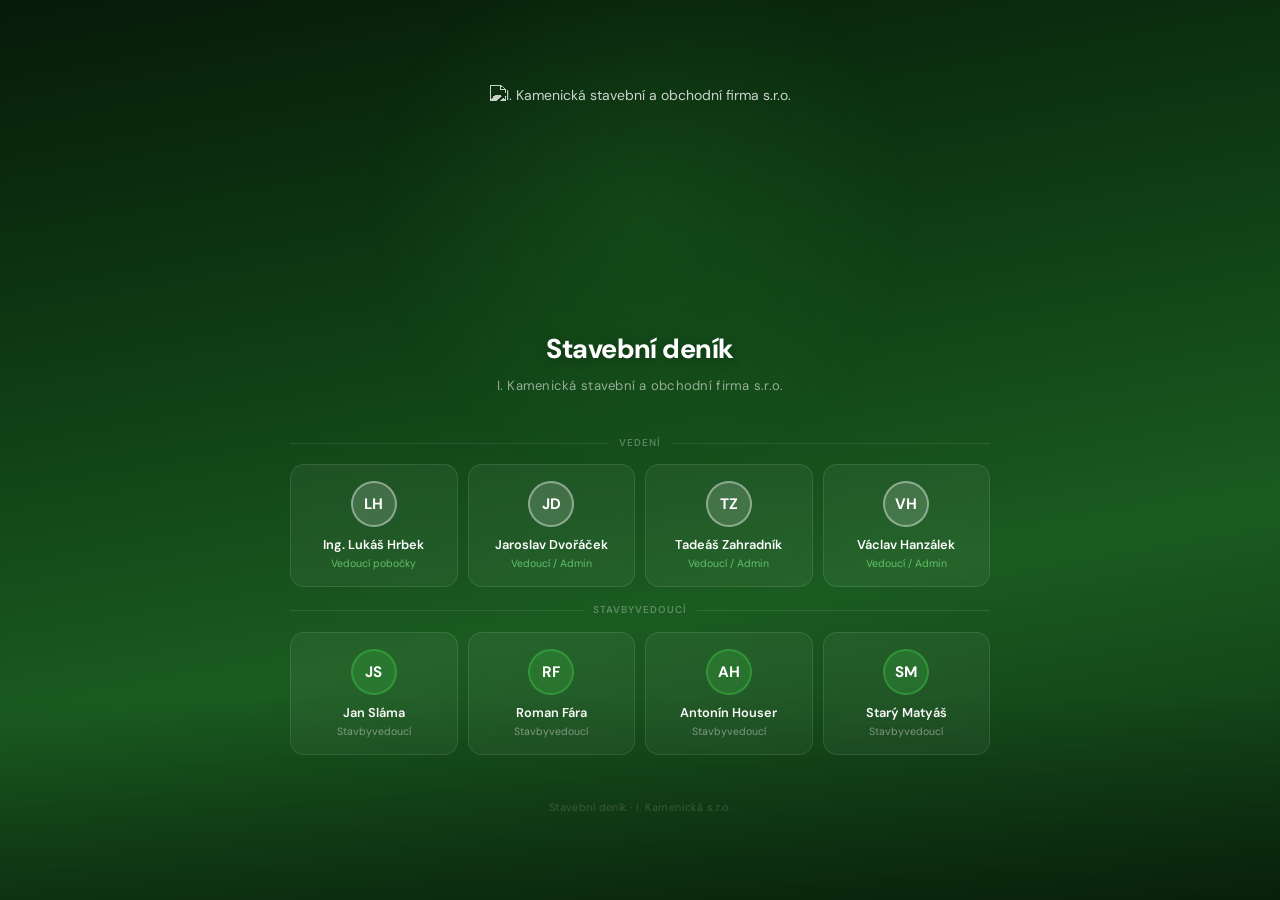
==== commit 0ff58a73: "Logo světle šedé bez bílého pozadí Co-Authored-By: Claude Sonnet 4.6 <noreply@anthropic.com>" ====
--- a/index.html
+++ b/index.html
@@ -8,7 +8,7 @@
   <link rel="stylesheet" href="style.css" />
   <style>
     body {
-      background: linear-gradient(160deg, #0a2e0f 0%, #1e6b24 50%, #145218 100%);
+      background: linear-gradient(170deg, #071a09 0%, #0f3d14 35%, #1a5c20 65%, #0d2e11 100%);
       min-height: 100vh;
       display: flex;
       flex-direction: column;
@@ -19,16 +19,25 @@
       overflow-x: hidden;
     }
 
-    /* Jemný glow efekt v pozadí */
+    /* Světelný paprsek za logem */
     body::before {
       content: '';
       position: fixed;
-      top: -20%;
+      top: -10%;
       left: 50%;
       transform: translateX(-50%);
-      width: 700px;
-      height: 700px;
-      background: radial-gradient(ellipse, rgba(60,184,67,0.18) 0%, transparent 70%);
+      width: 600px;
+      height: 600px;
+      background: radial-gradient(ellipse, rgba(60,184,67,0.12) 0%, transparent 65%);
+      pointer-events: none;
+    }
+
+    body::after {
+      content: '';
+      position: fixed;
+      bottom: 0; left: 0; right: 0;
+      height: 200px;
+      background: linear-gradient(to top, rgba(0,0,0,0.3), transparent);
       pointer-events: none;
     }
 
@@ -41,20 +50,16 @@
 
     .logo-wrap {
       display: inline-block;
-      background: #fff;
-      border-radius: 24px;
-      padding: 18px 32px;
-      box-shadow:
-        0 0 0 1px rgba(255,255,255,0.1),
-        0 8px 40px rgba(0,0,0,0.35),
-        0 0 80px rgba(60,184,67,0.2);
-      margin-bottom: 22px;
+      margin-bottom: 24px;
+      position: relative;
     }
 
     .logo-wrap img {
-      height: 160px;
+      height: 220px;
       width: auto;
       display: block;
+      mix-blend-mode: screen;
+      filter: grayscale(1) brightness(0.65) contrast(50) invert(1) brightness(0.78);
     }
 
     .hero h1 {
@@ -98,22 +103,22 @@
     }
 
     .user-btn {
-      background: rgba(255,255,255,0.07);
-      border: 1px solid rgba(255,255,255,0.12);
+      background: rgba(255,255,255,0.05);
+      border: 1px solid rgba(255,255,255,0.1);
       border-radius: 14px;
       padding: 16px 10px;
       cursor: pointer;
       font-family: inherit;
       text-align: center;
-      transition: all 0.2s ease;
-      backdrop-filter: blur(6px);
+      transition: all 0.22s ease;
+      backdrop-filter: blur(8px);
     }
 
     .user-btn:hover {
-      background: rgba(255,255,255,0.14);
-      border-color: rgba(60,184,67,0.6);
-      transform: translateY(-3px);
-      box-shadow: 0 8px 24px rgba(0,0,0,0.25), 0 0 0 1px rgba(60,184,67,0.3);
+      background: rgba(60,184,67,0.15);
+      border-color: rgba(60,184,67,0.5);
+      transform: translateY(-4px);
+      box-shadow: 0 10px 28px rgba(0,0,0,0.3), 0 0 20px rgba(60,184,67,0.15);
     }
 
     .u-avatar {
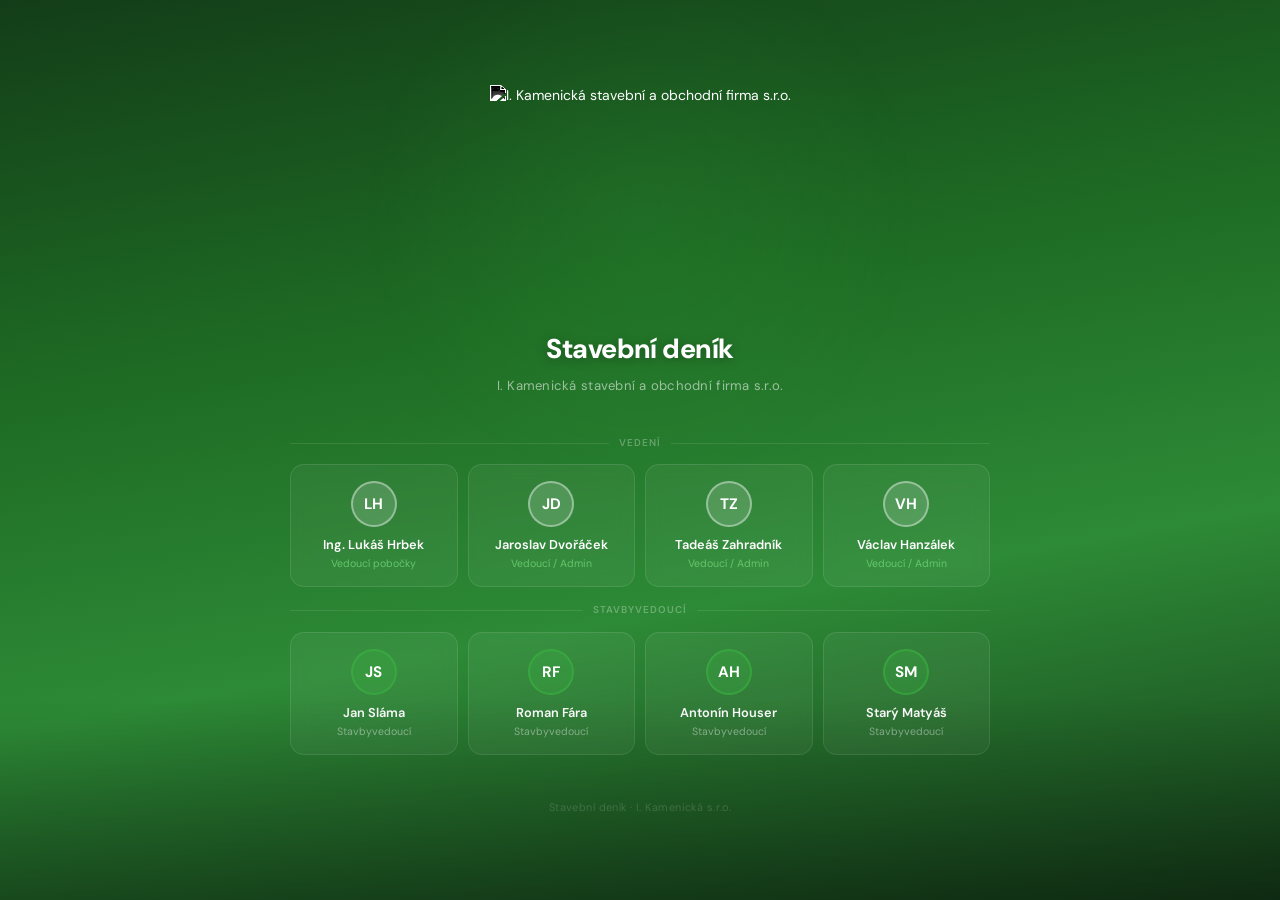
==== commit aea862a8: "Redesign: dark sidebar, topbar unification, SVG icons, animations - Topbar: darker gradient matching" ====
--- a/index.html
+++ b/index.html
@@ -8,7 +8,7 @@
   <link rel="stylesheet" href="style.css" />
   <style>
     body {
-      background: linear-gradient(170deg, #071a09 0%, #0f3d14 35%, #1a5c20 65%, #0d2e11 100%);
+      background: linear-gradient(170deg, #133d18 0%, #1e6b24 35%, #2d8a36 65%, #163d1a 100%);
       min-height: 100vh;
       display: flex;
       flex-direction: column;
@@ -51,7 +51,6 @@
     .logo-wrap {
       display: inline-block;
       margin-bottom: 24px;
-      position: relative;
     }
 
     .logo-wrap img {
@@ -59,7 +58,7 @@
       width: auto;
       display: block;
       mix-blend-mode: screen;
-      filter: grayscale(1) brightness(0.65) contrast(50) invert(1) brightness(0.78);
+      filter: grayscale(1) invert(1) brightness(2.2) contrast(2);
     }
 
     .hero h1 {
@@ -188,6 +187,17 @@
       color: rgba(255,255,255,0.2);
       letter-spacing: 0.04em;
     }
+
+    @keyframes fadeUp {
+      from { opacity: 0; transform: translateY(20px); }
+      to   { opacity: 1; transform: translateY(0); }
+    }
+
+    .hero        { animation: fadeUp 0.55s ease both; }
+    .profiles-wrap { animation: fadeUp 0.55s 0.15s ease both; }
+    .version     { animation: fadeUp 0.4s 0.3s ease both; }
+
+    .user-btn    { animation: fadeUp 0.4s ease both; }
   </style>
 </head>
 <body>
@@ -233,15 +243,15 @@
     const admins = USERS.filter(u => u.role === 'admin');
     const users  = USERS.filter(u => u.role === 'user');
 
-    document.getElementById('grid-admin').innerHTML = admins.map(u => `
-      <button class="user-btn admin" onclick="login('${u.name}', '${u.role}')">
+    document.getElementById('grid-admin').innerHTML = admins.map((u, i) => `
+      <button class="user-btn admin" onclick="login('${u.name}', '${u.role}')" style="animation-delay:${0.2 + i * 0.06}s">
         <div class="u-avatar">${initials(u.name)}</div>
         <div class="u-name">${u.name}</div>
         <div class="u-role">${u.title}</div>
       </button>`).join('');
 
-    document.getElementById('grid-users').innerHTML = users.map(u => `
-      <button class="user-btn" onclick="login('${u.name}', '${u.role}')">
+    document.getElementById('grid-users').innerHTML = users.map((u, i) => `
+      <button class="user-btn" onclick="login('${u.name}', '${u.role}')" style="animation-delay:${0.35 + i * 0.06}s">
         <div class="u-avatar">${initials(u.name)}</div>
         <div class="u-name">${u.name}</div>
         <div class="u-role">${u.title}</div>
--- a/style.css
+++ b/style.css
@@ -46,7 +46,7 @@
 
 /* ===== TOPBAR ===== */
 .topbar {
-  background: linear-gradient(135deg, #1e6b24, #3cb843);
+  background: linear-gradient(135deg, #091d0b, #1a5220);
   color: #fff;
   padding: 0 24px;
   height: 84px;
@@ -56,7 +56,7 @@
   position: sticky;
   top: 0;
   z-index: 100;
-  box-shadow: 0 2px 12px rgba(30,107,36,0.35);
+  box-shadow: 0 2px 20px rgba(0,0,0,0.45);
 }
 
 .topbar-logo {
@@ -90,11 +90,10 @@
 .topbar-logo-img {
   height: 78px;
   width: auto;
-  border-radius: 4px;
-  background: #fff;
-  padding: 2px 4px;
   flex-shrink: 0;
   display: block;
+  mix-blend-mode: screen;
+  filter: grayscale(1) invert(1) brightness(2.2) contrast(2);
 }
 
 .topbar-right {
@@ -152,67 +151,213 @@
 
 /* ===== SIDEBAR ===== */
 .sidebar {
-  width: 210px;
-  background: #1e6b24;
+  width: 240px;
+  background: linear-gradient(180deg, #133d18 0%, #1e6b24 40%, #2d8a36 70%, #163d1a 100%);
   border-right: none;
-  padding: 12px 0;
+  padding: 0;
   flex-shrink: 0;
   overflow-y: auto;
-  box-shadow: 2px 0 8px rgba(0,0,0,0.15);
-}
-
+  box-shadow: 2px 0 24px rgba(0,0,0,0.4);
+  display: flex;
+  flex-direction: column;
+  position: relative;
+}
+
+.sidebar::before {
+  content: '';
+  position: absolute;
+  top: -50px;
+  left: -50px;
+  width: 260px;
+  height: 260px;
+  background: radial-gradient(circle, rgba(60,184,67,0.15) 0%, transparent 65%);
+  pointer-events: none;
+  z-index: 0;
+}
+
+.sidebar > * { position: relative; z-index: 1; }
+
+/* Sidebar brand */
+.sidebar-brand {
+  padding: 18px 16px 14px;
+  border-bottom: 1px solid rgba(255,255,255,0.07);
+  display: flex;
+  align-items: center;
+  gap: 11px;
+  flex-shrink: 0;
+}
+
+.sidebar-brand-mark {
+  width: 38px;
+  height: 38px;
+  border-radius: 10px;
+  background: rgba(60,184,67,0.18);
+  border: 1px solid rgba(60,184,67,0.4);
+  display: flex;
+  align-items: center;
+  justify-content: center;
+  flex-shrink: 0;
+  color: #6dd174;
+  font-weight: 800;
+  font-size: 0.82rem;
+  letter-spacing: -0.02em;
+}
+
+.sidebar-brand-text { flex: 1; min-width: 0; }
+
+.sidebar-brand-name {
+  font-size: 0.85rem;
+  font-weight: 700;
+  color: #fff;
+  letter-spacing: -0.01em;
+  line-height: 1.2;
+}
+
+.sidebar-brand-sub {
+  font-size: 0.6rem;
+  color: rgba(255,255,255,0.35);
+  letter-spacing: 0.02em;
+  margin-top: 2px;
+}
+
+/* Nav sections */
 .nav-section {
-  font-size: 0.62rem;
-  font-weight: 600;
-  color: rgba(255,255,255,0.4);
+  font-size: 0.58rem;
+  font-weight: 700;
+  color: rgba(255,255,255,0.28);
   text-transform: uppercase;
-  letter-spacing: 0.1em;
-  padding: 14px 16px 4px;
-}
-
+  letter-spacing: 0.16em;
+  padding: 16px 20px 5px;
+}
+
+/* Nav items */
 .nav-item {
   display: flex;
   align-items: center;
-  gap: 8px;
-  padding: 8px 16px;
-  font-size: 0.82rem;
+  gap: 10px;
+  padding: 9px 14px 9px 16px;
+  font-size: 0.83rem;
   font-weight: 500;
-  color: rgba(255,255,255,0.72);
+  color: rgba(255,255,255,0.58);
   cursor: pointer;
-  transition: all 0.15s ease;
+  transition: all 0.18s ease;
   text-decoration: none;
   border-left: 3px solid transparent;
+  margin: 1px 8px 1px 0;
+  border-radius: 0 9px 9px 0;
 }
 
 .nav-item:hover {
-  background: rgba(255,255,255,0.08);
-  color: #fff;
+  background: rgba(255,255,255,0.07);
+  color: rgba(255,255,255,0.92);
+  border-left-color: rgba(60,184,67,0.35);
+  transform: translateX(2px);
 }
 
 .nav-item.active {
-  background: rgba(60,184,67,0.2);
+  background: rgba(60,184,67,0.18);
   color: #fff;
   font-weight: 600;
-  border-left: 3px solid #3cb843;
-}
-
-.nav-dot {
-  width: 5px;
-  height: 5px;
-  border-radius: 50%;
-  background: currentColor;
-  opacity: 0.45;
-  flex-shrink: 0;
-  margin-right: 2px;
-}
-
-.nav-item.active .nav-dot { opacity: 1; }
+  border-left-color: #3cb843;
+  box-shadow: 0 2px 12px rgba(60,184,67,0.12);
+}
+
+/* Nav icon */
+.nav-icon {
+  width: 17px;
+  height: 17px;
+  flex-shrink: 0;
+  display: flex;
+  align-items: center;
+  justify-content: center;
+  opacity: 0.55;
+  transition: opacity 0.18s, color 0.18s;
+}
+
+.nav-icon svg { width: 15px; height: 15px; }
+
+.nav-item:hover .nav-icon { opacity: 0.88; }
+.nav-item.active .nav-icon { opacity: 1; color: #6dd174; }
+
+/* backward compat — skryjeme tečku */
+.nav-dot { display: none; }
 
 .nav-divider {
   border: none;
-  border-top: 1px solid rgba(255,255,255,0.1);
-  margin: 6px 0;
-}
+  border-top: 1px solid rgba(255,255,255,0.06);
+  margin: 6px 16px;
+}
+
+/* Sidebar footer */
+.sidebar-footer {
+  margin-top: auto;
+  padding: 10px 12px 14px;
+  border-top: 1px solid rgba(255,255,255,0.07);
+  flex-shrink: 0;
+}
+
+.sidebar-user-card {
+  display: flex;
+  align-items: center;
+  gap: 9px;
+  padding: 8px 10px;
+  border-radius: 10px;
+  background: rgba(255,255,255,0.05);
+  border: 1px solid rgba(255,255,255,0.08);
+  transition: background 0.18s;
+}
+
+.sidebar-user-card:hover { background: rgba(255,255,255,0.09); }
+
+.sidebar-avatar {
+  width: 28px;
+  height: 28px;
+  border-radius: 50%;
+  background: rgba(60,184,67,0.28);
+  border: 1.5px solid rgba(60,184,67,0.55);
+  color: #6dd174;
+  font-size: 0.68rem;
+  font-weight: 700;
+  display: flex;
+  align-items: center;
+  justify-content: center;
+  flex-shrink: 0;
+}
+
+.sidebar-user-info { flex: 1; min-width: 0; }
+
+.sidebar-user-name {
+  font-size: 0.77rem;
+  font-weight: 600;
+  color: rgba(255,255,255,0.82);
+  white-space: nowrap;
+  overflow: hidden;
+  text-overflow: ellipsis;
+  line-height: 1.3;
+}
+
+.sidebar-user-role {
+  font-size: 0.6rem;
+  color: rgba(60,184,67,0.75);
+  margin-top: 1px;
+  font-weight: 500;
+}
+
+.sidebar-logout-btn {
+  background: none;
+  border: none;
+  cursor: pointer;
+  color: rgba(255,255,255,0.28);
+  padding: 4px;
+  border-radius: 5px;
+  transition: color 0.15s, background 0.15s;
+  display: flex;
+  align-items: center;
+  flex-shrink: 0;
+}
+
+.sidebar-logout-btn:hover { color: rgba(255,255,255,0.75); background: rgba(255,255,255,0.07); }
+.sidebar-logout-btn svg { width: 15px; height: 15px; }
 
 /* ===== MAIN CONTENT ===== */
 .main {
@@ -640,3 +785,51 @@
 .mt-8 { margin-top: 8px; }
 .mt-16 { margin-top: 16px; }
 .mb-16 { margin-bottom: 16px; }
+
+/* ===== ANIMATIONS ===== */
+@keyframes fadeUp {
+  from { opacity: 0; transform: translateY(18px); }
+  to   { opacity: 1; transform: translateY(0); }
+}
+
+@keyframes fadeIn {
+  from { opacity: 0; }
+  to   { opacity: 1; }
+}
+
+@keyframes slideDown {
+  from { opacity: 0; transform: translateY(-10px); }
+  to   { opacity: 1; transform: translateY(0); }
+}
+
+@keyframes slideInLeft {
+  from { opacity: 0; transform: translateX(-14px); }
+  to   { opacity: 1; transform: translateX(0); }
+}
+
+/* Topbar + sidebar entrance */
+.topbar            { animation: slideDown 0.38s ease both; }
+.sidebar-brand     { animation: fadeUp 0.38s 0.06s ease both; }
+.nav-item          { animation: slideInLeft 0.32s ease both; }
+.sidebar-footer    { animation: fadeIn 0.4s 0.35s ease both; }
+
+/* Main content entrance */
+.page-header       { animation: fadeUp 0.4s 0.05s ease both; }
+.filters           { animation: fadeUp 0.4s 0.1s  ease both; }
+
+/* Stat cards – stagger */
+.stats .stat-card              { animation: fadeUp 0.4s ease both; }
+.stats .stat-card:nth-child(1) { animation-delay: 0.08s; }
+.stats .stat-card:nth-child(2) { animation-delay: 0.15s; }
+.stats .stat-card:nth-child(3) { animation-delay: 0.22s; }
+.stats .stat-card:nth-child(4) { animation-delay: 0.29s; }
+.stats .stat-card:nth-child(5) { animation-delay: 0.36s; }
+
+/* Stavba cards – stagger */
+.stavby-grid .stavba-card              { animation: fadeUp 0.4s ease both; }
+.stavby-grid .stavba-card:nth-child(1) { animation-delay: 0.12s; }
+.stavby-grid .stavba-card:nth-child(2) { animation-delay: 0.19s; }
+.stavby-grid .stavba-card:nth-child(3) { animation-delay: 0.26s; }
+.stavby-grid .stavba-card:nth-child(4) { animation-delay: 0.33s; }
+.stavby-grid .stavba-card:nth-child(5) { animation-delay: 0.40s; }
+.stavby-grid .stavba-card:nth-child(6) { animation-delay: 0.47s; }
